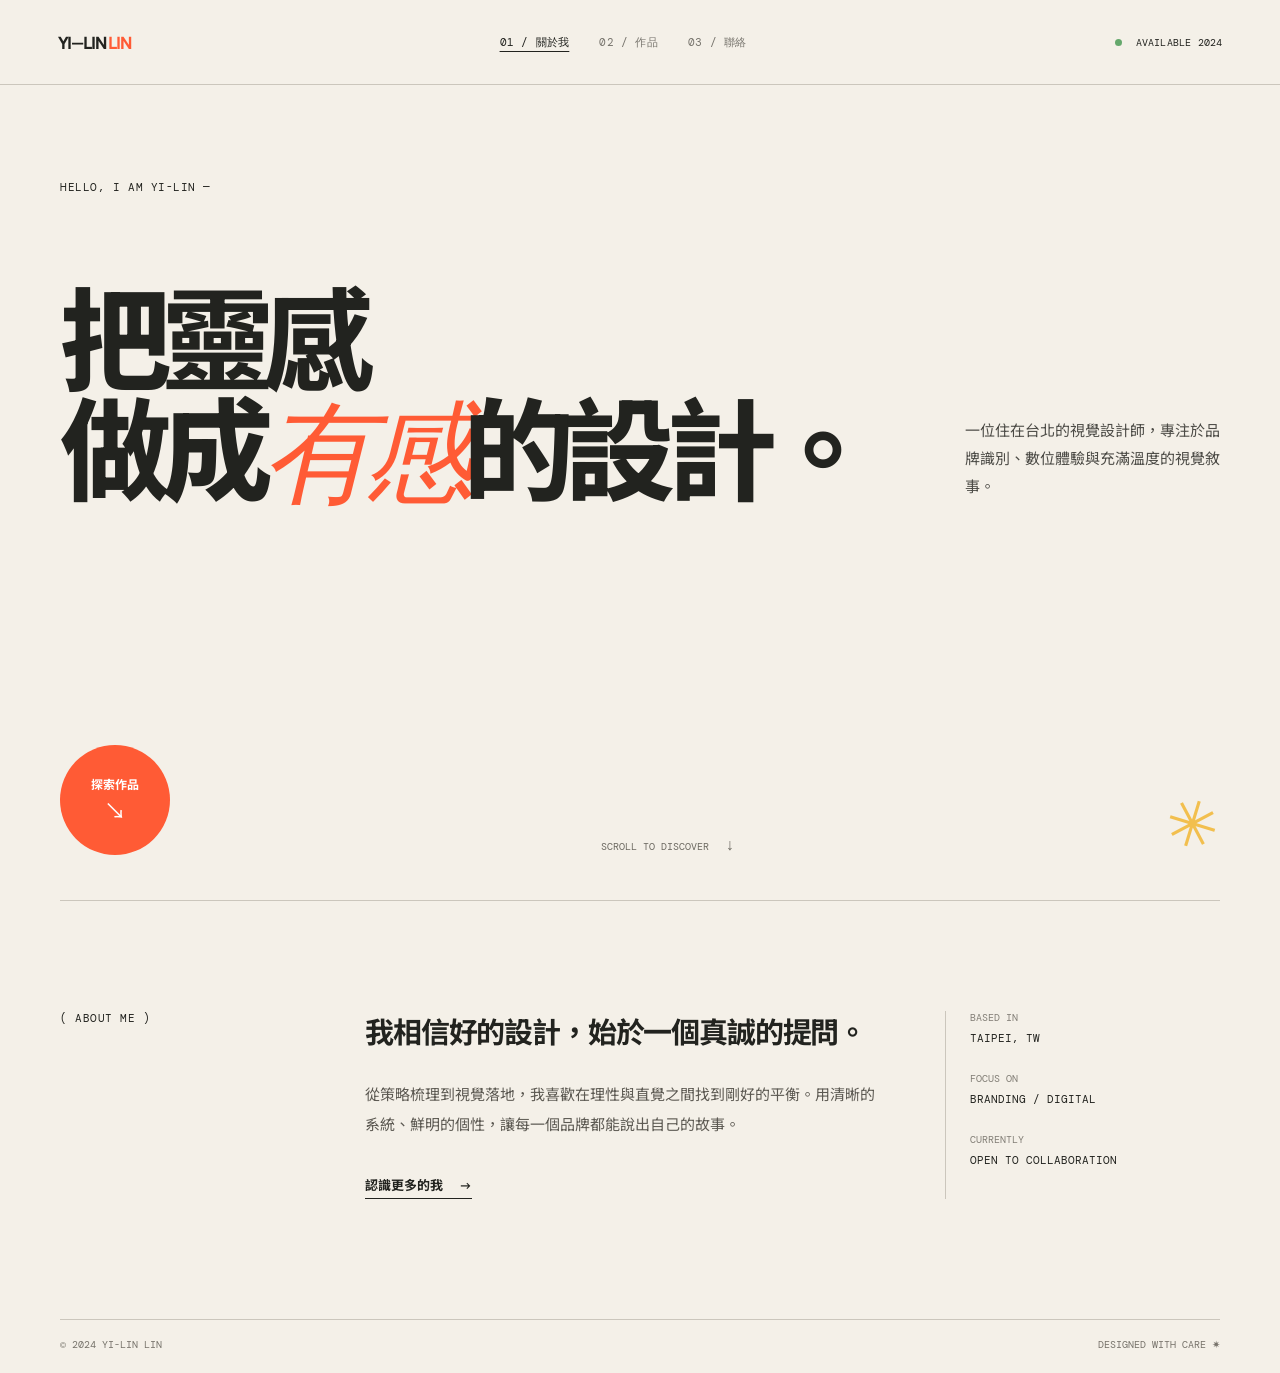
==== index.html @ 8ad5248e "Create three-page portfolio website" ====
<!doctype html>
<html lang="zh-Hant">
  <head>
    <meta charset="UTF-8" />
    <meta name="viewport" content="width=device-width, initial-scale=1.0" />
    <meta name="description" content="YI-LIN LIN 的個人作品集。" />
    <title>YI-LIN LIN — Portfolio</title>
    <link rel="preconnect" href="https://fonts.googleapis.com" />
    <link rel="preconnect" href="https://fonts.gstatic.com" crossorigin />
    <link href="https://fonts.googleapis.com/css2?family=DM+Mono:wght@400;500&family=Manrope:wght@400;500;600;700;800&family=Noto+Sans+TC:wght@400;500;600;700;800&display=swap" rel="stylesheet" />
    <link rel="stylesheet" href="styles.css" />
  </head>
  <body>
    <header class="site-header">
      <a class="brand" href="index.html" aria-label="YI-LIN LIN 首頁">YI—LIN <span>LIN</span></a>
      <nav aria-label="主要導覽">
        <a class="active" href="index.html">01 / 關於我</a>
        <a href="work.html">02 / 作品</a>
        <a href="contact.html">03 / 聯絡</a>
      </nav>
      <span class="availability"><i></i> AVAILABLE 2024</span>
    </header>

    <main>
      <section class="hero page-wrap">
        <p class="eyebrow">HELLO, I AM YI-LIN —</p>
        <div class="hero-title">
          <h1>把靈感<br />做成<span>有感</span>的設計。</h1>
          <p class="intro">一位住在台北的視覺設計師，專注於品牌識別、數位體驗與充滿溫度的視覺敘事。</p>
        </div>
        <div class="hero-bottom">
          <a class="round-link" href="work.html"><span>探索作品</span><b>↘</b></a>
          <p class="scroll-note">SCROLL TO DISCOVER <span>↓</span></p>
          <div class="scribble" aria-hidden="true">✳</div>
        </div>
      </section>

      <section class="about page-wrap" id="about">
        <div class="section-label">( ABOUT ME )</div>
        <div class="about-copy">
          <p class="lead">我相信好的設計，始於一個真誠的提問。</p>
          <p>從策略梳理到視覺落地，我喜歡在理性與直覺之間找到剛好的平衡。用清晰的系統、鮮明的個性，讓每一個品牌都能說出自己的故事。</p>
          <a class="text-link" href="contact.html">認識更多的我 <span>→</span></a>
        </div>
        <aside class="fact-card">
          <p>BASED IN</p><strong>TAIPEI, TW</strong>
          <p>FOCUS ON</p><strong>BRANDING / DIGITAL</strong>
          <p>CURRENTLY</p><strong>OPEN TO COLLABORATION</strong>
        </aside>
      </section>
    </main>
    <footer><span>© 2024 YI-LIN LIN</span><span>DESIGNED WITH CARE ✷</span></footer>
  </body>
</html>
---- styles.css ----
:root{--ink:#22231f;--paper:#f4f0e8;--orange:#ff5b35;--line:#cbc6bc;--mono:'DM Mono',monospace;--sans:'Manrope','Noto Sans TC',sans-serif}*{box-sizing:border-box}html{scroll-behavior:smooth}body{margin:0;background:var(--paper);color:var(--ink);font-family:var(--sans)}.site-header{height:85px;border-bottom:1px solid var(--line);display:flex;align-items:center;padding:0 4.5vw;gap:30px}.brand{font-size:17px;line-height:1;font-weight:800;letter-spacing:-1px;text-decoration:none;color:var(--ink);white-space:nowrap}.brand span{color:var(--orange)}nav{display:flex;gap:30px;margin:auto}nav a{color:#77746d;font:11px var(--mono);letter-spacing:.02em;text-decoration:none}nav a.active,nav a:hover{color:var(--ink);text-decoration:underline;text-underline-offset:5px}.availability{font:10px var(--mono);letter-spacing:.02em}.availability i{display:inline-block;width:7px;height:7px;border-radius:50%;background:#65a86c;margin-right:7px}.page-wrap{width:min(1160px,91vw);margin:auto}.hero{min-height:calc(100vh - 85px);padding:9.3vh 0 5vh;display:flex;flex-direction:column}.eyebrow,.section-label{font:11px var(--mono);letter-spacing:.05em}.hero-title{display:grid;grid-template-columns:1fr 255px;align-items:end;margin:auto 0}.hero h1,.works-heading h1,.contact h1{font-size:clamp(57px,8.7vw,128px);line-height:.98;letter-spacing:-.085em;margin:0;font-weight:800}.hero h1 span,.works-heading h1 span,.contact h1 span{color:var(--orange);font-style:italic;font-family:Georgia,serif;font-weight:400;letter-spacing:-.1em}.intro{font-size:15px;line-height:1.85;margin:0 0 8px;color:#4c4b46}.hero-bottom{display:flex;align-items:end;margin-top:auto;padding-top:75px}.round-link{width:110px;height:110px;background:var(--orange);border-radius:50%;display:flex;flex-direction:column;justify-content:center;align-items:center;color:#fff;text-decoration:none;font-size:12px;font-weight:700;transition:transform .25s}.round-link:hover{transform:rotate(-10deg) scale(1.06)}.round-link b{font-size:22px;font-weight:400}.scroll-note{margin:0 auto;font:10px var(--mono);color:#6c6961}.scroll-note span{font-size:16px;margin-left:10px}.scribble{font-size:64px;line-height:1;color:#f2bf4e;transform:rotate(17deg)}.about{border-top:1px solid var(--line);padding:110px 0 120px;display:grid;grid-template-columns:1fr 2fr 1fr;gap:30px}.about-copy{max-width:520px}.about-copy .lead{font-size:29px;font-weight:700;line-height:1.45;margin:0 0 27px;letter-spacing:-.04em}.about-copy p:not(.lead){font-size:15px;line-height:2;color:#5c5952;margin:0}.text-link{display:inline-block;margin-top:35px;color:var(--ink);font-size:13px;font-weight:700;text-decoration:none;border-bottom:1px solid;padding-bottom:4px}.text-link span{margin-left:13px}.fact-card{border-left:1px solid var(--line);padding-left:24px;margin:0}.fact-card p{font:10px var(--mono);margin:0 0 7px;color:#827e76}.fact-card strong{font:11px var(--mono);display:block;margin-bottom:27px}footer{width:min(1160px,91vw);border-top:1px solid var(--line);margin:auto;padding:18px 0 22px;display:flex;justify-content:space-between;font:10px var(--mono);color:#77736b}.works-page{padding:9.5vh 0 120px}.works-heading{display:flex;align-items:end;justify-content:space-between;margin:35px 0 70px}.works-heading p{width:250px;font-size:14px;line-height:1.8;color:#625e55;margin:0}.works-grid{display:grid;grid-template-columns:repeat(2,1fr);gap:65px 30px}.project{text-decoration:none;color:var(--ink)}.project-art{height:370px;position:relative;overflow:hidden;display:flex;align-items:center;justify-content:center;transition:transform .3s}.project:hover .project-art{transform:scale(.98)}.project-art span{font-size:clamp(30px,4vw,53px);font-weight:800;line-height:.8;letter-spacing:-.08em;z-index:1}.project-art i{font-style:normal;position:absolute;opacity:.8}.art-tide{background:#ff6845;color:#fff}.art-tide:before{content:'';position:absolute;width:320px;height:320px;border:30px solid #ffae83;border-radius:50%;left:-85px;bottom:-145px}.art-tide i{font-size:180px;right:38px;top:72px;color:#2d3b64}.art-field{background:#b7c9d3;color:#202d36}.art-field:before{content:'';position:absolute;inset:20px;border:1px solid #536a77}.art-field i{font-size:200px;right:20px;bottom:-65px;color:#e9e1d0}.art-mono{background:#d9ed54;color:#252725}.art-mono:before{content:'';position:absolute;width:240px;height:240px;background:#f9f7f0;border-radius:50%;top:-80px;left:50%;transform:translateX(-50%)}.art-mono i{font-size:122px;bottom:-22px;right:20px}.art-sunday{background:#f5b6bb;color:#532c3e}.art-sunday:before{content:'';position:absolute;width:100%;height:70px;background:#fce6d2;transform:rotate(-15deg)}.art-sunday i{font-size:160px;left:43px;bottom:25px;color:#c64e64}.project-meta{position:relative;padding-top:16px}.project-meta b,.project-meta p{font:10px var(--mono)}.project-meta h2{font-size:19px;margin:9px 0 3px;letter-spacing:-.04em}.project-meta p{margin:0;color:#77736b}.project-meta em{font-size:23px;font-style:normal;position:absolute;right:0;top:20px}.contact{min-height:calc(100vh - 146px);padding:10vh 0 6vh;position:relative;overflow:hidden}.contact h1{margin:38px 0 70px}.contact-grid{display:grid;grid-template-columns:1fr 1fr;border-top:1px solid var(--line);padding-top:25px;position:relative;z-index:1}.contact-intro{max-width:335px;line-height:1.9;font-size:15px;margin:0}.contact-links{display:flex;flex-direction:column}.contact-links a{font-size:clamp(18px,2vw,26px);letter-spacing:-.04em;color:var(--ink);text-decoration:none;padding:0 0 17px;margin-bottom:17px;border-bottom:1px solid var(--line);display:flex;justify-content:space-between}.contact-links b{font-weight:400;color:var(--orange)}.big-star{position:absolute;right:8%;bottom:13%;color:#f3c54d;font-size:220px;line-height:1;transform:rotate(14deg)}.location{font:10px var(--mono);line-height:1.8;position:absolute;right:1%;bottom:5%;z-index:1}@media(max-width:700px){.site-header{height:auto;min-height:70px;padding:17px 4.5vw}.availability{display:none}nav{gap:14px;margin-left:auto}.hero{min-height:calc(100vh - 70px)}.hero-title{display:block;margin:auto 0}.hero h1{font-size:17vw}.intro{max-width:280px;margin-top:25px}.about{display:block;padding:70px 0}.about-copy{margin:34px 0 55px}.fact-card{border-left:0;border-top:1px solid var(--line);padding:24px 0 0}.works-heading{display:block;margin:30px 0 45px}.works-heading p{margin-top:25px}.works-grid{grid-template-columns:1fr;gap:45px}.project-art{height:300px}.contact-grid{grid-template-columns:1fr;gap:50px}.contact h1{margin:30px 0 55px;font-size:17vw}.big-star{font-size:130px;right:3%;bottom:8%}.location{position:static;margin-top:70px}footer{font-size:9px}.scribble{font-size:50px}}
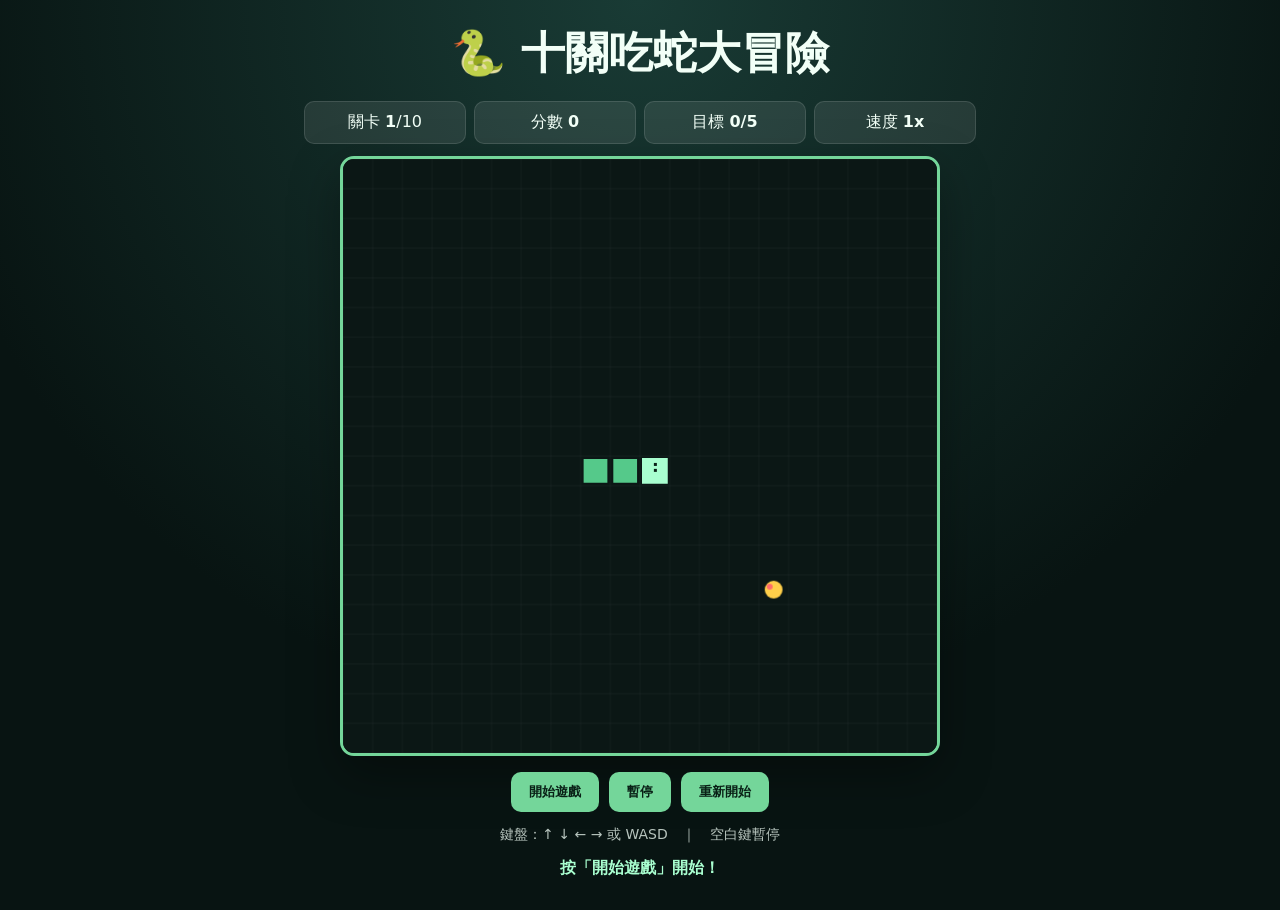
==== commit 43be7039: "Add files via upload" ====
--- a/index.html
+++ b/index.html
@@ -1,54 +1,29 @@
-<!doctype html>
+<!DOCTYPE html>
 <html lang="zh-Hant">
-  <head>
-    <meta charset="UTF-8" />
-    <meta name="viewport" content="width=device-width, initial-scale=1.0" />
-    <meta name="description" content="YI-LIN LIN 的個人作品集。" />
-    <title>YI-LIN LIN — Portfolio</title>
-    <link rel="preconnect" href="https://fonts.googleapis.com" />
-    <link rel="preconnect" href="https://fonts.gstatic.com" crossorigin />
-    <link href="https://fonts.googleapis.com/css2?family=DM+Mono:wght@400;500&family=Manrope:wght@400;500;600;700;800&family=Noto+Sans+TC:wght@400;500;600;700;800&display=swap" rel="stylesheet" />
-    <link rel="stylesheet" href="styles.css" />
-  </head>
-  <body>
-    <header class="site-header">
-      <a class="brand" href="index.html" aria-label="YI-LIN LIN 首頁">YI—LIN <span>LIN</span></a>
-      <nav aria-label="主要導覽">
-        <a class="active" href="index.html">01 / 關於我</a>
-        <a href="work.html">02 / 作品</a>
-        <a href="contact.html">03 / 聯絡</a>
-      </nav>
-      <span class="availability"><i></i> AVAILABLE 2024</span>
-    </header>
-
-    <main>
-      <section class="hero page-wrap">
-        <p class="eyebrow">HELLO, I AM YI-LIN —</p>
-        <div class="hero-title">
-          <h1>把靈感<br />做成<span>有感</span>的設計。</h1>
-          <p class="intro">一位住在台北的視覺設計師，專注於品牌識別、數位體驗與充滿溫度的視覺敘事。</p>
-        </div>
-        <div class="hero-bottom">
-          <a class="round-link" href="work.html"><span>探索作品</span><b>↘</b></a>
-          <p class="scroll-note">SCROLL TO DISCOVER <span>↓</span></p>
-          <div class="scribble" aria-hidden="true">✳</div>
-        </div>
-      </section>
-
-      <section class="about page-wrap" id="about">
-        <div class="section-label">( ABOUT ME )</div>
-        <div class="about-copy">
-          <p class="lead">我相信好的設計，始於一個真誠的提問。</p>
-          <p>從策略梳理到視覺落地，我喜歡在理性與直覺之間找到剛好的平衡。用清晰的系統、鮮明的個性，讓每一個品牌都能說出自己的故事。</p>
-          <a class="text-link" href="contact.html">認識更多的我 <span>→</span></a>
-        </div>
-        <aside class="fact-card">
-          <p>BASED IN</p><strong>TAIPEI, TW</strong>
-          <p>FOCUS ON</p><strong>BRANDING / DIGITAL</strong>
-          <p>CURRENTLY</p><strong>OPEN TO COLLABORATION</strong>
-        </aside>
-      </section>
-    </main>
-    <footer><span>© 2024 YI-LIN LIN</span><span>DESIGNED WITH CARE ✷</span></footer>
-  </body>
+<head>
+  <meta charset="UTF-8">
+  <meta name="viewport" content="width=device-width, initial-scale=1.0">
+  <title>十關吃蛇大冒險</title>
+  <link rel="stylesheet" href="style.css">
+</head>
+<body>
+  <main class="game-shell">
+    <h1>🐍 十關吃蛇大冒險</h1>
+    <div class="hud">
+      <span>關卡 <b id="level">1</b>/10</span>
+      <span>分數 <b id="score">0</b></span>
+      <span>目標 <b id="target">5</b></span>
+      <span>速度 <b id="speed">1</b></span>
+    </div>
+    <canvas id="game" width="600" height="600"></canvas>
+    <div class="controls">
+      <button id="start">開始遊戲</button>
+      <button id="pause">暫停</button>
+      <button id="restart">重新開始</button>
+    </div>
+    <p class="hint">鍵盤：↑ ↓ ← → 或 WASD　｜　空白鍵暫停</p>
+    <div id="message" class="message">按「開始遊戲」開始！</div>
+  </main>
+  <script src="game.js"></script>
+</body>
 </html>
--- a/style.css
+++ b/style.css
@@ -0,0 +1,33 @@
+* { box-sizing: border-box; }
+body {
+  margin: 0; min-height: 100vh; display: grid; place-items: center;
+  font-family: system-ui, -apple-system, "Segoe UI", sans-serif;
+  background: radial-gradient(circle at top, #193b35, #081412 65%);
+  color: #f2fff7;
+}
+.game-shell {
+  width: min(94vw, 720px); text-align: center; padding: 24px;
+}
+h1 { margin: 0 0 18px; font-size: clamp(28px, 6vw, 44px); }
+.hud {
+  display: grid; grid-template-columns: repeat(4, 1fr); gap: 8px;
+  margin-bottom: 12px;
+}
+.hud span {
+  background: rgba(255,255,255,.09); border: 1px solid rgba(255,255,255,.12);
+  border-radius: 10px; padding: 10px 5px;
+}
+canvas {
+  width: min(90vw, 600px); height: min(90vw, 600px);
+  background: #0b1715; border: 3px solid #74d69a; border-radius: 14px;
+  box-shadow: 0 18px 50px rgba(0,0,0,.35); display: block; margin: 0 auto;
+}
+.controls { display: flex; gap: 10px; justify-content: center; flex-wrap: wrap; margin: 16px 0 8px; }
+button {
+  border: 0; border-radius: 10px; padding: 11px 18px; cursor: pointer;
+  background: #74d69a; color: #092016; font-weight: 800;
+}
+button:hover { filter: brightness(1.08); }
+.hint { opacity: .75; font-size: 14px; }
+.message { min-height: 28px; font-weight: 700; color: #a9ffd0; }
+@media (max-width: 500px) { .hud { grid-template-columns: repeat(2, 1fr); } }
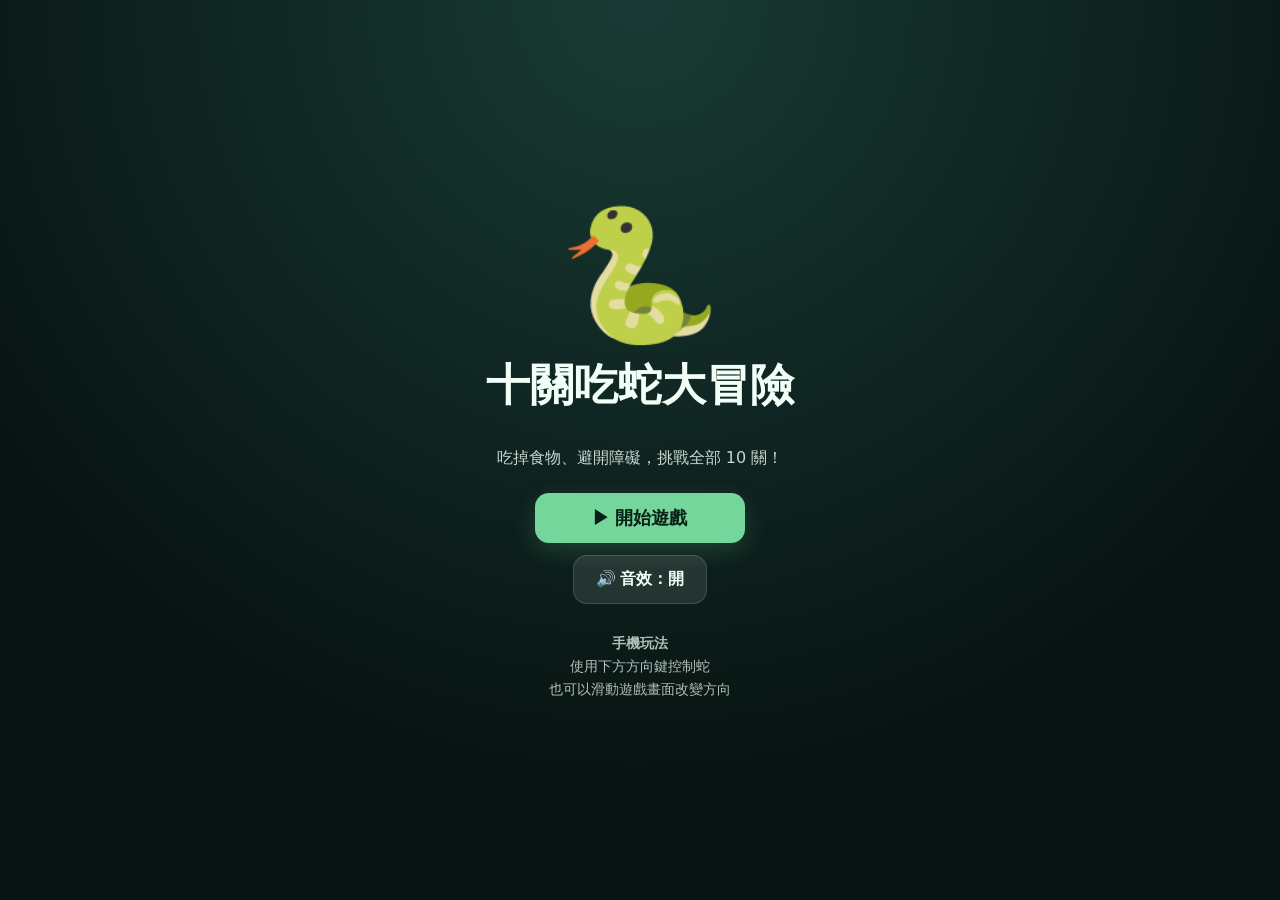
==== commit ad3445d0: "Add files via upload" ====
--- a/index.html
+++ b/index.html
@@ -2,27 +2,61 @@
 <html lang="zh-Hant">
 <head>
   <meta charset="UTF-8">
-  <meta name="viewport" content="width=device-width, initial-scale=1.0">
-  <title>十關吃蛇大冒險</title>
+  <meta name="viewport" content="width=device-width, initial-scale=1, maximum-scale=1, user-scalable=no, viewport-fit=cover">
+  <meta name="theme-color" content="#081412">
+  <title>🐍 十關吃蛇大冒險</title>
   <link rel="stylesheet" href="style.css">
 </head>
 <body>
   <main class="game-shell">
-    <h1>🐍 十關吃蛇大冒險</h1>
-    <div class="hud">
-      <span>關卡 <b id="level">1</b>/10</span>
-      <span>分數 <b id="score">0</b></span>
-      <span>目標 <b id="target">5</b></span>
-      <span>速度 <b id="speed">1</b></span>
-    </div>
-    <canvas id="game" width="600" height="600"></canvas>
-    <div class="controls">
-      <button id="start">開始遊戲</button>
-      <button id="pause">暫停</button>
-      <button id="restart">重新開始</button>
-    </div>
-    <p class="hint">鍵盤：↑ ↓ ← → 或 WASD　｜　空白鍵暫停</p>
-    <div id="message" class="message">按「開始遊戲」開始！</div>
+    <section id="startScreen" class="screen">
+      <div class="snake-logo">🐍</div>
+      <h1>十關吃蛇大冒險</h1>
+      <p>吃掉食物、避開障礙，挑戰全部 10 關！</p>
+      <button id="startGame" class="primary">▶ 開始遊戲</button>
+      <button id="soundToggle" class="secondary">🔊 音效：開</button>
+      <div class="howto">
+        <b>手機玩法</b>
+        <span>使用下方方向鍵控制蛇</span>
+        <span>也可以滑動遊戲畫面改變方向</span>
+      </div>
+    </section>
+
+    <section id="gameScreen" class="hidden">
+      <h1>🐍 十關吃蛇大冒險</h1>
+      <div class="hud">
+        <span>關卡 <b id="level">1</b>/10</span>
+        <span>分數 <b id="score">0</b></span>
+        <span>目標 <b id="target">0/5</b></span>
+        <span>速度 <b id="speed">1x</b></span>
+      </div>
+
+      <div class="canvas-wrap">
+        <canvas id="game" width="600" height="600"></canvas>
+        <div id="overlay" class="overlay hidden">
+          <div id="overlayText"></div>
+          <button id="overlayButton" class="primary">繼續</button>
+        </div>
+      </div>
+
+      <div id="message" class="message">準備開始！</div>
+
+      <div class="mobile-controls" aria-label="手機方向鍵">
+        <button data-dir="up" class="dir up">▲</button>
+        <div class="middle">
+          <button data-dir="left" class="dir">◀</button>
+          <button data-dir="down" class="dir">▼</button>
+          <button data-dir="right" class="dir">▶</button>
+        </div>
+      </div>
+
+      <div class="controls">
+        <button id="pause">⏸ 暫停</button>
+        <button id="restart">↻ 重新開始</button>
+        <button id="backHome">⌂ 主選單</button>
+      </div>
+      <p class="hint">鍵盤：↑ ↓ ← → / WASD　｜　空白鍵：暫停</p>
+    </section>
   </main>
   <script src="game.js"></script>
 </body>
--- a/style.css
+++ b/style.css
@@ -1,33 +1,208 @@
 * { box-sizing: border-box; }
+
+html, body {
+  margin: 0;
+  min-height: 100%;
+  background: radial-gradient(circle at top, #193b35, #081412 70%);
+}
+
 body {
-  margin: 0; min-height: 100vh; display: grid; place-items: center;
-  font-family: system-ui, -apple-system, "Segoe UI", sans-serif;
-  background: radial-gradient(circle at top, #193b35, #081412 65%);
+  min-height: 100vh;
   color: #f2fff7;
-}
+  font-family: system-ui, -apple-system, BlinkMacSystemFont, "Segoe UI", sans-serif;
+  display: grid;
+  place-items: center;
+  overscroll-behavior: none;
+  touch-action: manipulation;
+}
+
+button {
+  -webkit-tap-highlight-color: transparent;
+  user-select: none;
+  touch-action: manipulation;
+}
+
 .game-shell {
-  width: min(94vw, 720px); text-align: center; padding: 24px;
-}
-h1 { margin: 0 0 18px; font-size: clamp(28px, 6vw, 44px); }
+  width: min(94vw, 720px);
+  text-align: center;
+  padding: max(16px, env(safe-area-inset-top)) 16px max(18px, env(safe-area-inset-bottom));
+}
+
+h1 {
+  margin: 0 0 14px;
+  font-size: clamp(26px, 7vw, 44px);
+}
+
+.hidden { display: none !important; }
+
+.screen {
+  min-height: 90vh;
+  display: flex;
+  flex-direction: column;
+  justify-content: center;
+  align-items: center;
+}
+
+.snake-logo {
+  font-size: clamp(70px, 20vw, 130px);
+  animation: float 1.8s ease-in-out infinite;
+}
+
+@keyframes float {
+  50% { transform: translateY(-10px) rotate(3deg); }
+}
+
+.screen h1 { margin-top: 4px; }
+.screen p { opacity: .82; max-width: 420px; line-height: 1.6; }
+
+.primary, .secondary, .controls button {
+  border: 0;
+  border-radius: 14px;
+  padding: 13px 22px;
+  margin: 6px;
+  font-size: 16px;
+  font-weight: 800;
+  cursor: pointer;
+  background: #74d69a;
+  color: #092016;
+}
+
+.secondary, .controls button {
+  background: rgba(255,255,255,.10);
+  color: #f2fff7;
+  border: 1px solid rgba(255,255,255,.14);
+}
+
+.primary {
+  min-width: 210px;
+  font-size: 18px;
+  box-shadow: 0 8px 24px rgba(116,214,154,.18);
+}
+
+button:active { transform: scale(.96); }
+
+.howto {
+  margin-top: 25px;
+  display: flex;
+  flex-direction: column;
+  gap: 5px;
+  opacity: .72;
+  font-size: 14px;
+}
+
 .hud {
-  display: grid; grid-template-columns: repeat(4, 1fr); gap: 8px;
-  margin-bottom: 12px;
-}
+  display: grid;
+  grid-template-columns: repeat(4, 1fr);
+  gap: 7px;
+  margin-bottom: 10px;
+}
+
 .hud span {
-  background: rgba(255,255,255,.09); border: 1px solid rgba(255,255,255,.12);
-  border-radius: 10px; padding: 10px 5px;
-}
+  background: rgba(255,255,255,.08);
+  border: 1px solid rgba(255,255,255,.11);
+  border-radius: 10px;
+  padding: 9px 4px;
+  font-size: 14px;
+}
+
+.canvas-wrap {
+  position: relative;
+  width: min(92vw, 600px);
+  margin: auto;
+}
+
 canvas {
-  width: min(90vw, 600px); height: min(90vw, 600px);
-  background: #0b1715; border: 3px solid #74d69a; border-radius: 14px;
-  box-shadow: 0 18px 50px rgba(0,0,0,.35); display: block; margin: 0 auto;
-}
-.controls { display: flex; gap: 10px; justify-content: center; flex-wrap: wrap; margin: 16px 0 8px; }
-button {
-  border: 0; border-radius: 10px; padding: 11px 18px; cursor: pointer;
-  background: #74d69a; color: #092016; font-weight: 800;
-}
-button:hover { filter: brightness(1.08); }
-.hint { opacity: .75; font-size: 14px; }
-.message { min-height: 28px; font-weight: 700; color: #a9ffd0; }
-@media (max-width: 500px) { .hud { grid-template-columns: repeat(2, 1fr); } }
+  display: block;
+  width: 100%;
+  height: auto;
+  aspect-ratio: 1;
+  background: #0b1715;
+  border: 3px solid #74d69a;
+  border-radius: 14px;
+  box-shadow: 0 18px 50px rgba(0,0,0,.35);
+  touch-action: none;
+}
+
+.overlay {
+  position: absolute;
+  inset: 0;
+  display: grid;
+  place-items: center;
+  align-content: center;
+  gap: 12px;
+  background: rgba(0,0,0,.58);
+  border-radius: 14px;
+  backdrop-filter: blur(3px);
+}
+
+.overlay #overlayText {
+  font-size: clamp(22px, 6vw, 34px);
+  font-weight: 900;
+  padding: 20px;
+  white-space: pre-line;
+}
+
+.message {
+  min-height: 27px;
+  margin: 8px 0 4px;
+  color: #a9ffd0;
+  font-weight: 750;
+}
+
+.mobile-controls {
+  margin: 4px auto 5px;
+  width: min(260px, 72vw);
+  display: flex;
+  flex-direction: column;
+  align-items: center;
+}
+
+.mobile-controls .middle {
+  display: flex;
+  gap: 7px;
+}
+
+.dir {
+  width: 64px;
+  height: 52px;
+  border-radius: 13px;
+  border: 1px solid rgba(255,255,255,.15);
+  background: rgba(255,255,255,.11);
+  color: #fff;
+  font-size: 25px;
+  font-weight: 900;
+}
+
+.dir.up { margin-bottom: 7px; }
+
+.controls {
+  display: flex;
+  justify-content: center;
+  flex-wrap: wrap;
+  margin-top: 3px;
+}
+
+.controls button {
+  padding: 9px 13px;
+  font-size: 14px;
+  margin: 4px;
+}
+
+.hint {
+  opacity: .58;
+  font-size: 12px;
+  margin: 3px 0;
+}
+
+@media (min-width: 700px) {
+  .mobile-controls { display: none; }
+}
+
+@media (max-height: 750px) and (max-width: 700px) {
+  .game-shell { padding-top: 8px; }
+  h1 { margin-bottom: 7px; }
+  .hud span { padding: 6px 2px; }
+  .message { margin: 3px 0; min-height: 22px; }
+  .dir { height: 45px; width: 58px; }
+  .controls button { padding: 7px 10px; }
+}
